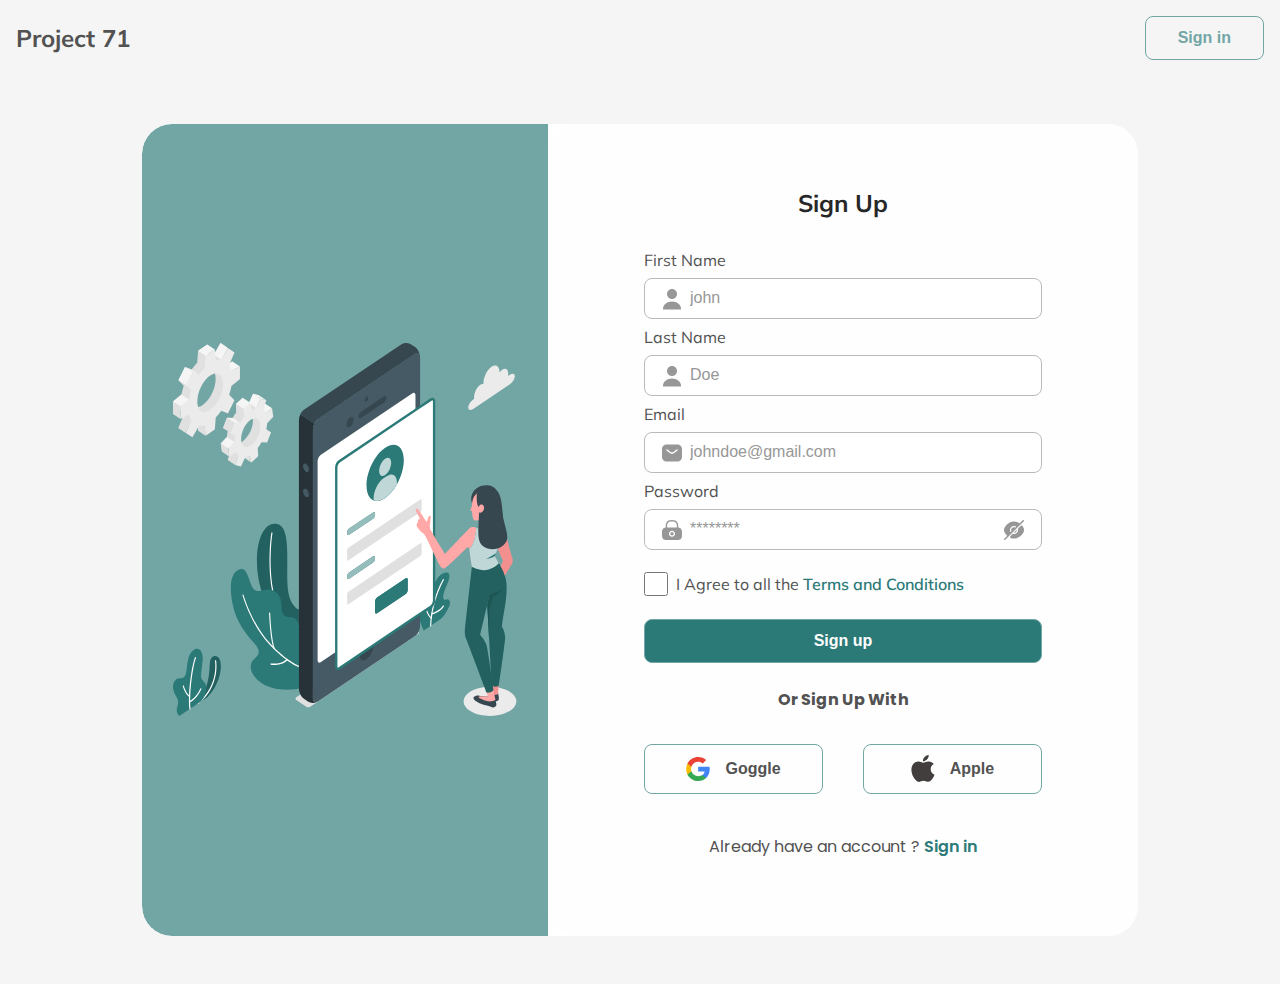
==== signUp.html @ 1e322ea8 ".." ====
<!DOCTYPE html>
<html lang="en">
<head>
    <meta charset="UTF-8">
    <meta http-equiv="X-UA-Compatible" content="IE=edge">
    <meta name="viewport" content="width=device-width, initial-scale=1.0">
    <link rel="stylesheet" href="css/main.css">
    <link rel="stylesheet" href="css/global.css">
    <title>Document</title>
</head>
<body>
    <header>
        <nav class="nav">
            <h1 class="logo">Project 71</h1>
            <button class=" btn">Sign in</button>
        </nav>
    </header>
    <main>
        <section class="sign_up_section">
                <div class="split container">
                       <div class="img_part">
                           <img src="img/amico.svg" alt="" class="hero_img">
                       </div>
                       <div class="form_part">
                        <form action="#" class="form">
                            <h1 class=" section_title sign_up">Sign up</h1>
                            <div class=" label_form">
                            <label for="firstName" class="input">First Name
                                <div class="svg_con">
                                <input type="text" class=" input_field" placeholder="john">
                                <img src="img/icons/user.svg" alt="" class="x_icon">
                                </div>
                            </label>
                            <label for="lastName" class="input">Last Name
                                <div class="svg_con">
                                <input type="text" class=" input_field" placeholder="Doe">
                                <img src="img/icons/user.svg" alt="" class="x_icon">
                                </div>
                            </label>
                            <label for="lastName" class="input">Email
                                <div class="svg_con">
                                <input type="text" class=" input_field" placeholder="johndoe@gmail.com">
                                <img src="img/icons/sms.svg" alt="" class="x_icon">
                                </div>
                            </label>
                            <label for="lastName" class="input">Password
                                <div class="svg_con">
                                <input type="password" class=" input_field" placeholder="********" required>
                                <img src="img/icons/lock.svg" alt="" class="x_icon">
                                <img src="img/icons/eye-slash.svg" alt="" class="x_icon_two">
                                </div>
                            </label>
                            <label for="" class="input checkbox">
                                <input type="checkbox" class=" inp" placeholder="********" required>
                                <p>I Agree to all the 
                                    <a href="#" class="terms">Terms and Conditions</a>
                                </p>
                            </label>
                            <button class="btn btn_alt">Sign up</button>
                            </div>
                        </form>
                        <div class="form_bottom">
                            <h2 class="section_title section_title_normal">Or Sign Up with</h2>
                            <div class="sign_up_other">
                                <button class="btn btn_other">
                                    <img src="img/icons/Group.svg" alt="google logo" class="z_icon">
                                     Goggle
                                </button>
                                <button class="btn btn_other">
                                    <img src="img/icons/apple_logo.svg" alt="apple logo" class="z_icon">
                                    Apple
                                </button>
                            </div>
                            <p class="section_title_normal">Already have an account ? <a href="#">Sign in</a> </p>
                        </div>
                       </div>
        </section>
    </main>
</body>
</html>
---- css/main.css ----
@import url(/css/global.css);

.section_title{
    font-size: var(--section-size);
    color:var(--section-heading-color);
    font-weight: 700;
    text-align: center;
    text-transform: capitalize;
    margin-bottom: var(--margin-sx);
}
.section_title_normal{
    text-align: center;
    font-size: var(--text-size);
    font-family: var( --alt-font);
    color: var(--text-color)
}
.section_title_normal a{
    font-weight: 600;
    color: #2B7A78;
}
.container{
    max-width: 996px;
    margin-left: var( --margin-sx);
    margin-right: var( --margin-sx);
}


.nav{
    display: flex;
    align-items: center;
    justify-content: space-between;
    padding: 1rem;
}
.logo{
    font-size: var(--section-size);
}
.btn{
    font-weight: 600;
    color: var(--primary-color);
    padding:var(--btn-padding);
    background: none;
    border: 1px solid var(--primary-color);
    border-radius: 8px;
}
.btn_alt{
    background-color: #2B7A78;
    color: #FEFEFE;
}
.sign_up_section{
    display: grid;
    place-items: center;
}
.form_container{
    width: 100%;
    justify-self: center;
}
.hero_img{
    justify-self: center;
    border-radius: 10px 0 0 10px; 
    max-width: 50%;
}
.split{
    width: 90%;
    min-width: 50%;
    height: 856px;
    display: flex;
    flex-direction: column;
    height: auto;
    background-color:#fff;
    border-radius: 10px;
}
.split_form{
    display: flex;
    flex-direction: column;
}
.img_part{
    border-radius: 10px 10px 0 0; 
    display: grid;
    background-color:var(--primary-color);
}
.form_part{
    background-color: #FEFEFE;
    padding:40px 32px ;
    border-radius: 30px;
    display: flex;
    flex-direction: column;
    justify-items: center;
    row-gap: 1.5rem;
}


.sign_up_section{
    padding: 3rem 0;
}
.form{
    display: flex;
    flex-direction: column;
}
.label_form{
    display: flex;
    flex-direction: column;
    row-gap: 8px;
}
.input{
    display: flex;
    flex-direction: column;
    row-gap: 8px;
    position: relative;
    
}
.svg_con{
    display: flex;
    align-items: center;
    
}
.input_field{
   width: 100%;
   padding: 12px 40px;
   
}
.x_icon{
    position: absolute;
    width: var( --place-icon-size);
    left: 1rem;
}
.x_icon_two{
    position: absolute;
    width: var( --place-icon-size);
    right: 1rem;
}
.checkbox{
    flex-direction: row;
    column-gap: .5rem;
    margin: .9rem 0;
}
.terms{
    color: #2B7A78;
    font-weight: 600;
    font-size: 12px;
}
.form_bottom{
    display: flex;
    flex-direction: column;
    justify-content: center;
}
.sign_up_other{
    display: flex;
    justify-content: space-between;
    margin-bottom: var(--margin-sl);
}
.btn_other{
    display: flex;
    align-items: center;
    justify-content: center;
    column-gap: 9%;
   /* padding: 12px 10px;*/
    padding: 10px 5px;
    width: 45%;
    color: var(--text-color);
}
.z_icon{
    width: var( --place-icon-size);
}
---- css/global.css ----
@import url('https://fonts.googleapis.com/css2?family=Mulish:wght@200;300;400;500;600;700&family=Poppins:wght@300;400;500;600&display=swap');

/* font-family: 'Mulish', sans-serif;

font-family: 'Poppins', sans-serif; */

:root{
    --primary-color:#72A6A5;
    --body-color:#F5F5F5;
    --section-heading-color:#272727;
    --section-size:18px;
    --text-color:#525252;
    --img-bg: #B8D3D2;
    --alert:#F9C3B4;
    --place-holder-icon-color:#979797;
    --place-icon-size:18px;
    --primary-font:'Mulish', sans-serif;
    --alt-font:'Poppins', sans-serif;
    --text-size:12px;
    --margin-ss:1rem;
    --margin-sm:1.5rem;
    --margin-sx:2rem;
    --margin-sl:2.5rem;
    --margin-xl:3rem;
    --padding-ss:1rem;
    --padding-sm:1.5rem;
    --padding-sx:2rem;
    --padding-sl:2.5rem;
    --padding-xl:3rem;
    --btn-padding:12px 32px;
}


@media screen and (min-width:996px) {
    :root{
     --text-size:16px;
     --place-icon-size:24px;
     --section-size:24px;
     --btn-padding:12px 32px;
    }
    .container{
        margin-left: auto;
        margin-right: auto;
    }
  .split{
      width: 80%;
      flex-direction: row;
      border-radius: 30px;
  }
  .img_part{
      border-radius: 30px 0 0 30px; 
      width: 406px;
      height: 812px;
  }
  .form_part{
      width: 590px;
      height: 812px;
      padding:64px 96px;
  }
  .hero_img{
      border-radius: 0;
      align-self: center;
      max-width: 344.3px;
      height: 373.03px;
  }
 .input_field{
    padding: 12px 45px;
 }

 input.inp{
     width: 24px;
     height: 24px;
 }
 .checkbox{
    align-items: center;
}
.btn{
    font-size:16px;
 }
 input::placeholder{
    font-size: 16px;
    line-height: 24px;
    font-weight: 400;
    color: #979797;
}
}
@media screen and (min-width:1200px) {
    .split{
        width: 80%;
    }
    .terms{
        font-size: 16px;
    }
}


*{
    padding: 0;
    margin: 0;
    list-style: none;
    text-decoration: none;
    box-sizing: border-box;
    overflow-x: hidden;
}

html{
    scroll-behavior: smooth;
}
body{
    background-color: var(--body-color);
    color: var(--text-color);
    font-family: var(--primary-font);
    font-size: var(--text-size);
    overflow-x: hidden;
}
img{
    max-width: 100%;
}
button,
input{
    border: none;
}
input{
    border: 1px solid #BABABA;
    padding: 8px 16px;
    border-radius: 8px;
}
input:focus, input[type]:focus{   
    border-color: 1.9px solid var(--text-color);
    outline: 0 none;
}

button{
    cursor: pointer;
}
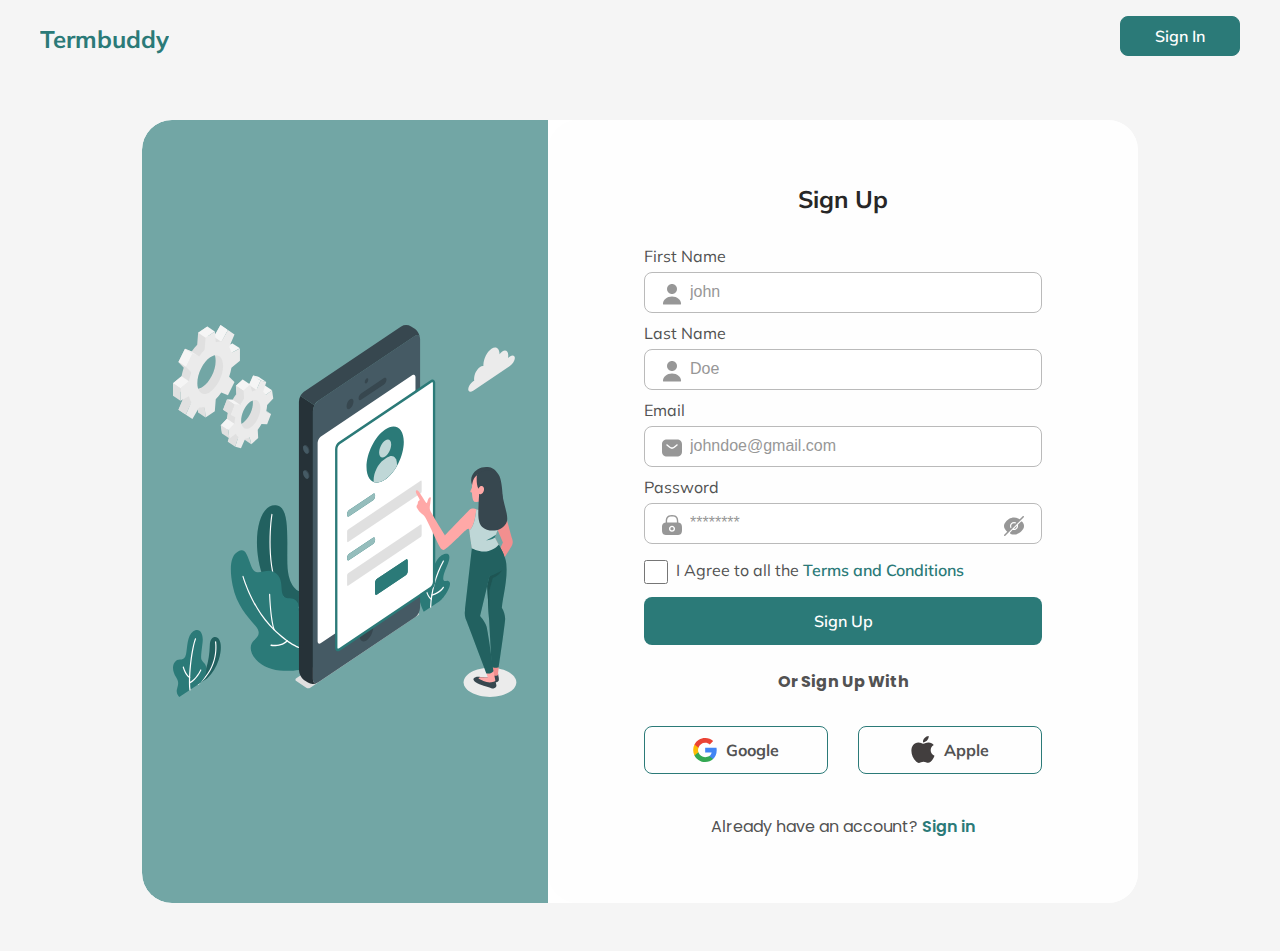
==== commit a1ffbb75: "..." ====
--- a/signUp.html
+++ b/signUp.html
@@ -1,80 +1,114 @@
 <!DOCTYPE html>
 <html lang="en">
 <head>
+    <script src="signUp.js" defer></script>
     <meta charset="UTF-8">
     <meta http-equiv="X-UA-Compatible" content="IE=edge">
     <meta name="viewport" content="width=device-width, initial-scale=1.0">
-    <link rel="stylesheet" href="css/main.css">
-    <link rel="stylesheet" href="css/global.css">
+    <link rel="stylesheet" href="css/signUp.css">
     <title>Document</title>
 </head>
 <body>
     <header>
-        <nav class="nav">
-            <h1 class="logo">Project 71</h1>
-            <button class=" btn">Sign in</button>
+        <nav class="nav container_two">
+            <h1 class="logo"><a href="#">Termbuddy</a></h1>
+            <button class="btn btn_altt" data-item="Sign In">
+                <a href="#"  class="link_"> Sign In</a>
+            </button>
         </nav>
     </header>
     <main>
         <section class="sign_up_section">
                 <div class="split container">
                        <div class="img_part">
-                           <img src="img/amico.svg" alt="" class="hero_img">
+                           <img src="img/amico.svg" alt="hero" class="hero_img">
                        </div>
                        <div class="form_part">
-                        <form action="#" class="form">
+                        <!--placeholder method will hook to backend later-->
+                        <form action="#" name="signUp" class="form" id="form" method="post">
                             <h1 class=" section_title sign_up">Sign up</h1>
-                            <div class=" label_form">
-                            <label for="firstName" class="input">First Name
-                                <div class="svg_con">
-                                <input type="text" class=" input_field" placeholder="john">
-                                <img src="img/icons/user.svg" alt="" class="x_icon">
+                                <div class="form_field ">
+                                    <label for="firstName" class="input">First Name</label>
+                                    <div class="svg_con">
+                                       <input type="text" class=" input_field" placeholder="john" name="firstName" id="firstName">
+                                       <img src="img/user.svg" alt="" class="x_icon">
+                                       <small>
+                                           <img src="img/Icons.svg" alt="" class="error">
+                                           First Name cannot be empty
+                                        </small>
+                                    </div>
                                 </div>
-                            </label>
-                            <label for="lastName" class="input">Last Name
-                                <div class="svg_con">
-                                <input type="text" class=" input_field" placeholder="Doe">
-                                <img src="img/icons/user.svg" alt="" class="x_icon">
+
+                                <div class="form_field ">
+                                     <label for="lastName" class="input">Last Name</label>
+                                     <div class="svg_con">
+                                        <input type="text" class=" input_field" placeholder="Doe" name="lastName" id="lastName">
+                                         <img src="img/user.svg" alt="" class="x_icon">
+                                         <small>
+                                             <img src="img/Icons.svg" alt="" class="error">
+                                             Last Name cannot be empty
+                                        </small>
+                                        </div>
                                 </div>
-                            </label>
-                            <label for="lastName" class="input">Email
-                                <div class="svg_con">
-                                <input type="text" class=" input_field" placeholder="johndoe@gmail.com">
-                                <img src="img/icons/sms.svg" alt="" class="x_icon">
+                
+                                <div class="form_field">
+                                    <label for="email" class="input">Email</label>
+                                    <div class="svg_con">
+                                       <input type="text" class=" input_field" placeholder="johndoe@gmail.com" name="email" id="email">
+                                        <img src="img/sms.svg" alt="" class="x_icon">
+                                        <small>
+                                            <img src="img/Icons.svg" alt="" class="error">
+                                            Provide a valid email address
+                                        </small>
+                                     </div>
                                 </div>
-                            </label>
-                            <label for="lastName" class="input">Password
-                                <div class="svg_con">
-                                <input type="password" class=" input_field" placeholder="********" required>
-                                <img src="img/icons/lock.svg" alt="" class="x_icon">
-                                <img src="img/icons/eye-slash.svg" alt="" class="x_icon_two">
+                               
+                                <div class="form_field">
+                                   <label for="password" class="input">Password</label>
+                                   <div class="svg_con">
+                                       <input type="password" class="input_field " placeholder="********" name="password" id="password">
+                                        <img src="img/lock.svg" alt="" class="x_icon">
+                                        <img src="img/eye-slash.svg" alt="" class="x_icon_two">
+                                        <small class="pass_err">
+                                            <img src="img/Icons.svg" alt="" class="error">
+                                            <p >Enter a password which should at least be a  minimum of 8 characters including a minimum  of 1 number, an uppercase letter and a special character [!@#$%^&*]</p>
+                                        </small>
+                                        </div>
                                 </div>
-                            </label>
-                            <label for="" class="input checkbox">
-                                <input type="checkbox" class=" inp" placeholder="********" required>
-                                <p>I Agree to all the 
-                                    <a href="#" class="terms">Terms and Conditions</a>
-                                </p>
-                            </label>
-                            <button class="btn btn_alt">Sign up</button>
-                            </div>
+                                
+                                <div class="check_area">
+                                <label for="checkbox" class="input">
+                                  <div class="svg_con_two">
+                                   <input type="checkbox" class=" inp" name="checkbox"  id="checkbox" >
+                                     <p >I Agree to all the <a href="#" class="terms">Terms and Conditions</a></p>
+                                     </div>
+                                     <small class="pass_err">
+                                        <img src="img/Icons.svg" alt="" class="error">
+                                        <p>please agree to the terms and conditions</p>
+                                    </small>
+                                </label>
+                                </div>
+                                <button class="btn_alt btn_altt" data-item="Sign In">
+                                    <a href="#"  class="link_"> Sign Up</a>
+                                </button>
                         </form>
                         <div class="form_bottom">
                             <h2 class="section_title section_title_normal">Or Sign Up with</h2>
                             <div class="sign_up_other">
-                                <button class="btn btn_other">
-                                    <img src="img/icons/Group.svg" alt="google logo" class="z_icon">
-                                     Goggle
+                                <button class="btn_other">
+                                    <img src="img/Group.svg" alt="google logo" class="z_icon">
+                                     Google
                                 </button>
-                                <button class="btn btn_other">
-                                    <img src="img/icons/apple_logo.svg" alt="apple logo" class="z_icon">
+                                <button class="btn_other">
+                                    <img src="img/apple_logo.svg" alt="apple logo" class="z_icon">
                                     Apple
                                 </button>
                             </div>
-                            <p class="section_title_normal">Already have an account ? <a href="#">Sign in</a> </p>
+                            <p class="section_title_normal">Already have an account? <a href="#">Sign in</a> </p>
                         </div>
                        </div>
         </section>
     </main>
+    
 </body>
 </html>--- a/css/signUp.css
+++ b/css/signUp.css
@@ -0,0 +1,471 @@
+@import url('https://fonts.googleapis.com/css2?family=Mulish:wght@200;300;400;500;600;700&family=Poppins:wght@300;400;500;600&display=swap');
+
+/* font-family: 'Mulish', sans-serif;
+
+font-family: 'Poppins', sans-serif; */
+
+:root{
+    --primary-color:#72A6A5;
+    --body-color:#F5F5F5;
+    --section-heading-color:#272727;
+    --section-size:18px;
+    --text-color:#525252;
+    --img-bg: #B8D3D2;
+    --alert:#F9C3B4;
+    --place-holder-icon-color:#979797;
+    --place-icon-size:18px;
+    --primary-font:'Mulish', sans-serif;
+    --alt-font:'Poppins', sans-serif;
+    --text-size:12px;
+    --margin-ss:1rem;
+    --margin-sm:1.5rem;
+    --margin-sx:2rem;
+    --margin-sl:2.5rem;
+    --margin-xl:3rem;
+    --padding-ss:1rem;
+    --padding-sm:1.5rem;
+    --padding-sx:2rem;
+    --padding-sl:2.5rem;
+    --padding-xl:3rem;
+    --btn-padding:8px 32px;
+    --btn-padding-two:8px 32px;
+}
+
+*{
+    padding: 0;
+    margin: 0;
+    list-style: none;
+    text-decoration: none;
+    box-sizing: border-box;
+    overflow-x: hidden;
+}
+
+html{
+    scroll-behavior: smooth;
+}
+body{
+    background-color: var(--body-color);
+    color: var(--text-color);
+    font-family: var(--primary-font);
+    font-size: var(--text-size);
+    overflow-x: hidden;
+}
+img{
+    max-width: 100%;
+}
+button,
+input{
+    border: none;
+}
+input{
+    border: 1px solid #BABABA;
+    border-radius: 8px;
+}
+input[type='checkbox'] {
+    accent-color:#2B7A78
+    ;
+}
+input:focus, input[type]:focus{   
+    border-color: 1.9px solid var(--text-color);
+    outline: none;
+}
+
+button{
+    cursor: pointer;
+}
+
+
+
+
+.section_title{
+    font-size: var(--section-size);
+    color:var(--section-heading-color);
+    font-weight: 700;
+    text-align: center;
+    text-transform: capitalize;
+    margin-bottom: var(--margin-sx);
+}
+.section_title_normal{
+    text-align: center;
+    font-size: var(--text-size);
+    font-family: var( --alt-font);
+    color: var(--text-color)
+}
+.section_title_normal a{
+    font-weight: 600;
+    color: #2B7A78;
+}
+.container{
+    max-width: 996px;
+    margin-left: var( --margin-sx);
+    margin-right: var( --margin-sx);
+}
+.container_two{
+    max-width: 1200px;
+    margin-left: var( --margin-ss);
+    margin-right: var( --margin-ss);
+}
+
+.nav{
+    display: flex;
+    align-items: center;
+    justify-content: space-between;
+    padding: 1rem 0;
+}
+.logo a{
+    font-size: var(--section-size);
+    color: #2B7A78;
+    font-family: 700;
+}
+.btn{
+    position: relative;
+    font-weight: 700;
+    background-color: #07302e;
+    width: 120px;
+    height: 40px;
+    border: 1px solid #2B7A78;
+    background: none;
+    border-radius: 8px;
+    font-family: var(--primary-font);
+}
+.btn::before{
+    position: absolute;
+    content: "";
+    background-color:#07302e;
+    width: 117px;
+    height: 30px;
+    border-radius:7px;
+    opacity:0;
+    top: 0;
+    left: 0;
+    transition: all .8s;
+}
+
+.btn:active:before{
+    position: absolute;
+    content: "";
+    width: 119px;
+    height: 39px;
+    border-radius:7px;
+    opacity: 1;
+    top: 0;
+    left: 0;
+    transition:0;
+}
+.link_{
+    font-size: var(--text-size);
+    color:#2B7A78;
+    font-weight: 600;
+}
+.btn_alt{
+    position: relative;
+    font-weight: 700;
+    background-color: #2B7A78;
+    min-width: 150px;
+    max-width: 440px;
+    height: 48px;
+    margin-top: 5px;
+    font-family: var(--primary-font);
+    cursor: pointer;
+    border-radius: 8px;
+}
+.btn_alt a{
+    color: #FEFEFE;
+}
+.btn_alt::before{
+    position: absolute;
+    content: "";
+    background-color: #196360;
+    width: 100%;
+    height: 47px;
+    border-radius:7px;
+    opacity:0;
+    top: 0;
+    left: 0;
+    transition: all .8s;
+}
+.btn_alt:active:before{
+    position: absolute;
+    content: "";
+    min-width: 149px;
+    max-width: 440px;
+    height: 47px;
+    border-radius:7px;
+    opacity: 1;
+    top: 0;
+    left: 0;
+    transition:0;
+}
+
+.btn_altt:hover{
+    background-color: #196360;
+    transition: all .5s;
+}
+.btn_altt{
+    background-color: #2B7A78;
+    padding:var(--btn-padding-two);
+    border-radius: 8px;
+}
+.btn_altt a{
+    color: #FEFEFE;
+}
+.sign_up_section{
+    display: grid;
+    place-items: center;
+}
+.form_container{
+    width: 100%;
+    justify-self: center;
+}
+.hero_img{
+    justify-self: center;
+    border-radius: 10px 0 0 10px; 
+    max-width: 50%;
+}
+.split{
+    width: 90%;
+    min-width: 50%;
+    height: 856px;
+    display: flex;
+    flex-direction: column;
+    height: auto;
+    background-color:#fff;
+    border-radius: 10px;
+}
+.split_form{
+    display: flex;
+    flex-direction: column;
+}
+.img_part{
+    border-radius: 10px 10px 0 0; 
+    display: grid;
+   background-color:var(--primary-color);
+}
+.form_part{
+    background-color: #FEFEFE;
+    padding:40px 32px ;
+    border-radius: 30px;
+    display: flex;
+    flex-direction: column;
+    justify-items: center;
+    row-gap: 1.5rem;
+}
+.sign_up_section{
+    padding: 3rem 0;
+}
+.form{
+    display: flex;
+    flex-direction: column;
+}
+
+.input{
+    margin-bottom: 5px;
+}
+.form_field{
+    display: flex;
+    flex-direction: column;
+    position: relative;
+    margin-bottom: 10px;  
+}
+.svg_con{
+    position: relative;
+}
+.svg_con_two{
+    display: flex;
+}
+
+.input_field{
+   width: 100%;
+   padding: 12px 40px;
+   margin-top: 1px;
+   position: relative;
+}
+.x_icon{
+    position: absolute;
+    width: var( --place-icon-size);
+    left: 1rem;
+    top: .7rem;
+}
+.oth{
+    position: relative;
+}
+.x_icon_two{
+    position: relative;
+    width: var( --place-icon-size);
+    left: 90%;
+    bottom: 1.9rem;
+    cursor: pointer;
+}
+.check_area{
+    margin:-22px 0 8px 0;
+}
+.form_field .pass_err{
+    margin: -15px 0 22px 0;
+}
+.check_area .svg_con{
+    display: flex;
+}
+.check_area .pass_err{
+    margin:6px 0 0 0;
+}
+.inp{
+    margin-right: .5rem;
+    cursor: pointer;
+}
+.input_error{
+    position: absolute;
+    width: var( --place-icon-size);
+    visibility: hidden;
+    right: 1rem;
+}
+.pass_err p{
+    width:100%;
+}
+.terms{
+    color: #2B7A78;
+    font-weight: 600;
+    font-size: 12px;
+}
+.form_bottom{
+    display: flex;
+    flex-direction: column;
+    justify-content: center;
+}
+.sign_up_other{
+    display: flex;
+    justify-content: space-between;
+    margin-bottom: var(--margin-sl);
+}
+.btn_other{
+    display: flex;
+    align-items: center;
+    justify-content: center;
+    column-gap: 5%;
+   /* padding: 12px 10px;*/
+    min-width: 110px;
+    max-width: 184px;
+    font-size: 16px;
+    font-weight: 700;
+    height: 48px;
+    color: var(--text-color);
+    border: 1px solid #2B7A78;
+    border-radius: 8px;
+    background:none;
+    font-family: var(--primary-font);
+}
+.z_icon{
+    width: var( --place-icon-size);
+}
+small.pass_err{
+    margin: .3rem 0 1rem;
+}
+small{
+    margin-top: .3rem;
+    font-size: var(--text-size);
+    background-color: #F9C3B4;
+    padding: 10px 12px;
+    border-radius: 8px;
+    display:none;
+    align-items: center;
+    column-gap: 8px;
+    color:  #ED4A1F;
+}
+
+.svg_con.success small{
+    display: none;
+}
+.svg_con.error small{
+    display: flex;
+}
+.svg_con_two.error ~ small{
+    display: flex;
+}
+.svg_con_two.success ~ small{
+    display: none;
+}
+@media screen and (min-width:500px) {
+    .split{
+        width: 400px;
+    }
+    .btn_other{
+        min-width: 140px;
+        max-width: 184px;
+    }
+}
+
+@media screen and (min-width:996px) {
+    :root{
+     --text-size:16px;
+     --place-icon-size:24px;
+     --section-size:24px;
+     --btn-padding:12px 32px;
+    }
+    .container{
+        margin-left: auto;
+        margin-right: auto;
+    }
+   
+  .split{
+      width:80%;
+      flex-direction: row;
+      border-radius: 30px;
+  }
+  .img_part{
+      border-radius: 30px 0 0 30px; 
+      width: 406px;
+  }
+  small.pass_err{
+    margin-top: -1.5rem;
+}
+  .form_part{
+      width: 590px;
+      padding:64px 96px;
+  }
+  .form_field .pass_err{
+    margin-top: -22px;
+}
+  .hero_img{
+      border-radius: 0;
+      align-self: center;
+      max-width: 344.3px;
+      height: 373.03px;
+  }
+ .input_field{
+    padding: 12px 45px;
+ }
+
+ input.inp{
+     width: 24px;
+     height: 24px;
+ }
+ .checkbox{
+    align-items: center;
+}
+.btn{
+    font-size:16px;
+ }
+ input::placeholder{
+    font-size: 16px;
+    line-height: 24px;
+    font-weight: 400;
+    color: #979797;
+}
+}
+@media screen and (min-width:1200px) {
+    .split{
+        width: 80%;
+    }
+    .terms{
+        font-size: 16px;
+    }
+    .container_two{
+        margin-left: auto;
+        margin-right: auto;
+    }
+    .btn_other{
+        min-width: 184px;
+        max-width: 184px;
+    }
+}
+
+
